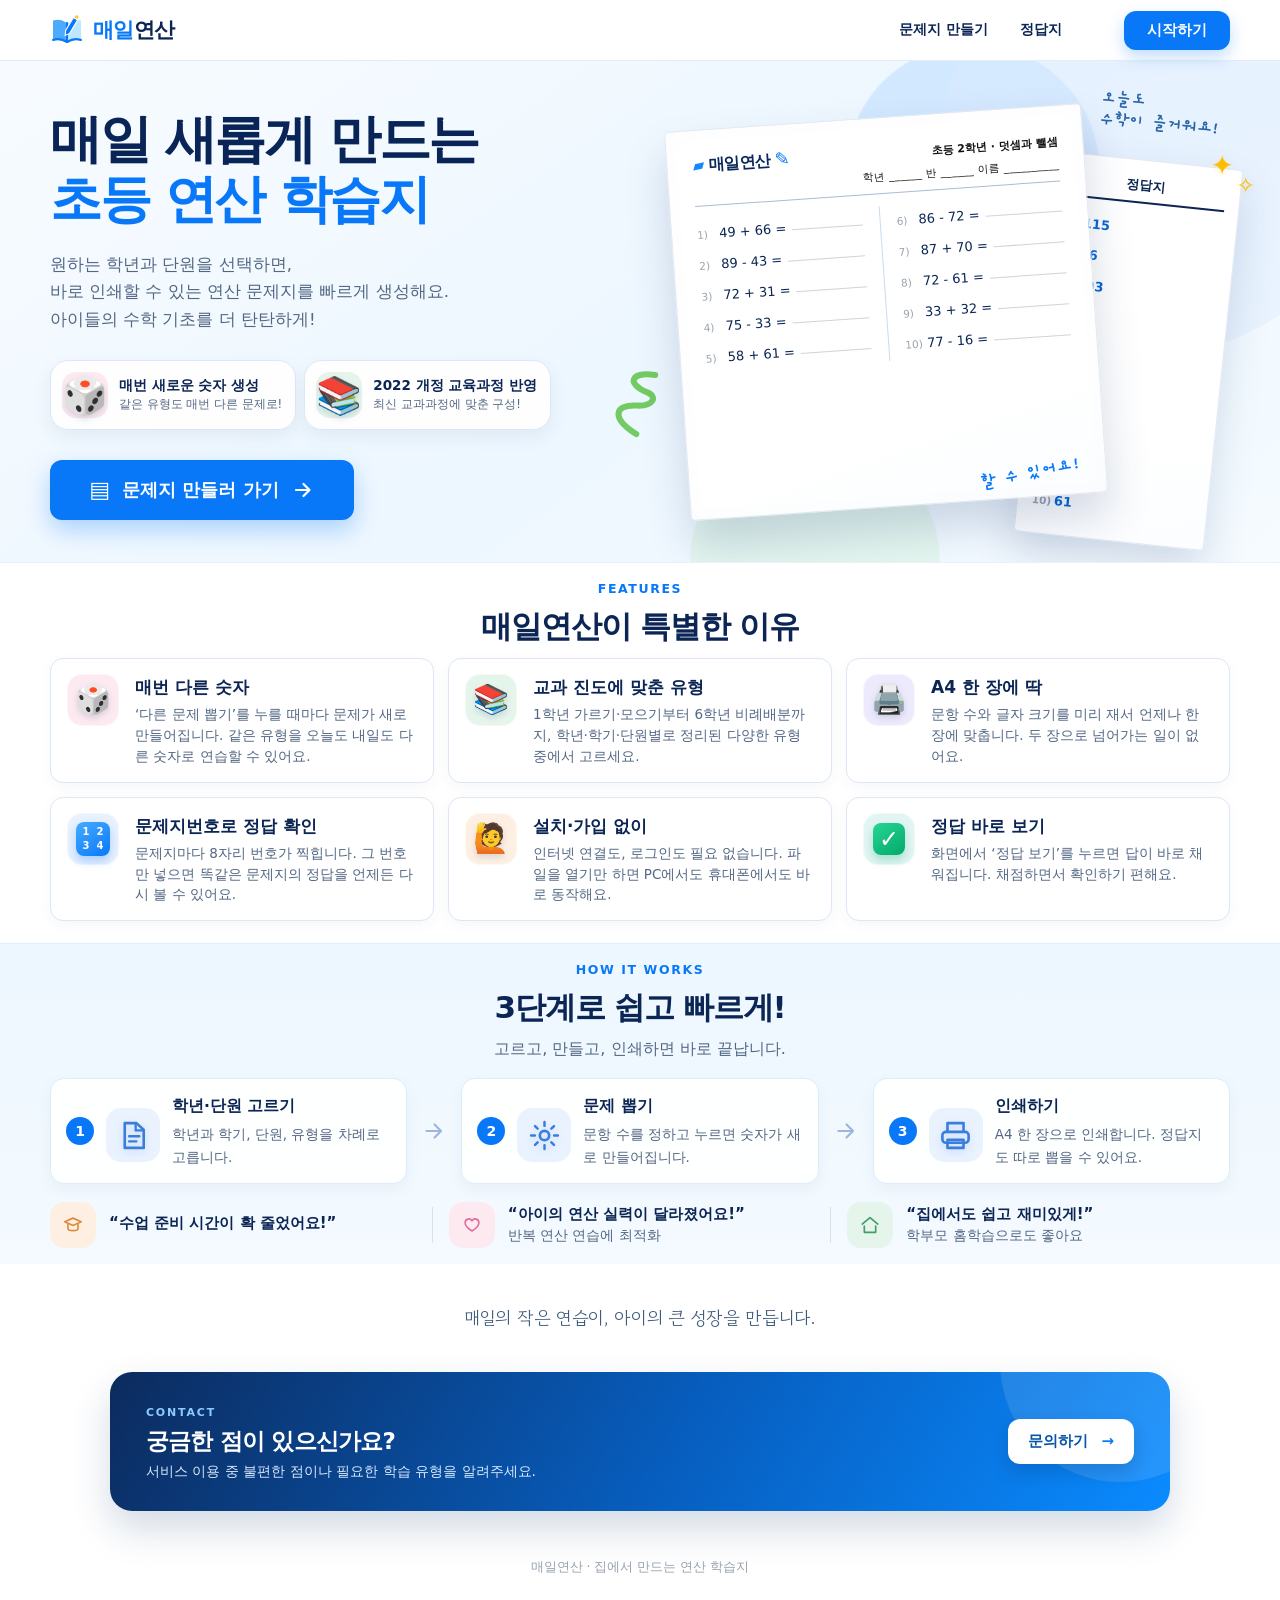
==== index.html @ 18426e7e "매일연산 — 지금까지 만든 것 전부 뽑을 때마다 숫자가 새로 만들어지는 초등 연산 학습지. 브라우저에서 문제를 생성하므로 서버도 설치도 필요 없습니다.  - 초등 1~6학년 218" ====
<!DOCTYPE html>
<html lang="ko">
<head>
<meta charset="utf-8">
<meta name="viewport" content="width=device-width, initial-scale=1">
<title>매일연산 — 초등 연산 학습지</title>
<meta name="description" content="초등 1~6학년 연산 학습지를 무료로 만들고 인쇄하세요.">
<link rel="stylesheet" href="css/style.css?v=20260921j">
</head>
<body class="home">

<nav class="nav">
  <div class="nav-in">
    <a class="brand" href="index.html">
      <svg class="brand-mark" width="34" height="34" viewBox="0 0 34 34" fill="none" aria-hidden="true">
        <path d="M3 7.5c5-1.8 9.3-.7 14 2.5v19c-4.3-3-8.9-3.9-14-2V7.5Z" fill="#4dabff"/>
        <path d="M31 7.5c-5-1.8-9.3-.7-14 2.5v19c4.3-3 8.9-3.9 14-2V7.5Z" fill="#bde6ff"/>
        <path d="M17 10v19M3 27c5.2-1.9 9.7-.8 14 2 4.4-2.8 8.9-3.9 14-2" stroke="#0878f9" stroke-width="2.1" stroke-linecap="round" stroke-linejoin="round"/>
        <path d="m23.5 4.4 4.2 2.5-8 13.5-4.5 2  .4-4.9 7.9-13.1Z" fill="#0878f9" stroke="#fff" stroke-width="1.1"/>
        <path d="m23.6 4.4 4.1 2.5 1-1.7c.7-1.1.3-2.5-.8-3.2-1.1-.6-2.5-.3-3.2.8l-1.1 1.6Z" fill="#ffca3a" stroke="#fff" stroke-width="1.1"/>
      </svg>
      매일<span>연산</span>
    </a>
    <div class="nav-links">
      <a href="calc.html">문제지 만들기</a>
      <a href="answer.html">정답지</a>
    </div>
    <a class="nav-cta" href="calc.html">시작하기</a>
  </div>
</nav>

<!-- ================= 첫 화면 ================= -->
<header class="hero">
  <span class="hero-blob b1"></span>
  <span class="hero-blob b2"></span>
  <div class="hero-in">

    <div class="hero-copy">
      <h1>매일 새롭게 만드는<br><b>초등 연산 학습지</b></h1>
      <p class="hero-sub">
        원하는 학년과 단원을 선택하면,<br>
        바로 인쇄할 수 있는 연산 문제지를 빠르게 생성해요.<br>
        아이들의 수학 기초를 더 탄탄하게!
      </p>

      <div class="hero-chips">
        <div class="chip">
          <span class="chip-ic t-pink"><span class="icon-glyph">🎲</span></span>
          <div><b>매번 새로운 숫자 생성</b><span>같은 유형도 매번 다른 문제로!</span></div>
        </div>
        <div class="chip">
          <span class="chip-ic t-green"><span class="icon-glyph">📚</span></span>
          <div><b>2022 개정 교육과정 반영</b><span>최신 교과과정에 맞춘 구성!</span></div>
        </div>
      </div>

      <a class="cta" href="calc.html">
        <span class="cta-doc" aria-hidden="true">▤</span>
        문제지 만들러 가기
        <svg class="arw" width="24" height="24" viewBox="0 0 24 24" fill="none" aria-hidden="true">
          <path d="M5 12h13M12.5 6l6 6-6 6" stroke="currentColor" stroke-width="2.2" stroke-linecap="round" stroke-linejoin="round"/>
        </svg>
      </a>
    </div>

    <!-- 아래 두 장은 그림이 아니라, 이 사이트의 생성기가 방금 만든 문제입니다 -->
    <div class="hero-art">
      <span class="art-note">오늘도<br>수학이 즐거워요!</span>
      <span class="art-spark s1">✦</span><span class="art-spark s2">✧</span>
      <span class="art-squiggle" aria-hidden="true"><svg viewBox="0 0 55 90"><path d="M38 4C5 12 8 29 37 29 52 29 51 43 31 50 2 60 6 78 44 85"/></svg></span>
      <div class="sheet sheet-q">
        <div class="sheet-head">
          <span class="sheet-brand"><i>▰</i> 매일연산 <em>✎</em></span>
          <span class="sheet-title" id="demo-title">초등 연산</span>
        </div>
        <div class="sheet-meta">학년 ______  반 ______  이름 __________</div>
        <ol class="sheet-list" id="demo-q"></ol>
        <div class="sheet-cheer">할 수 있어요!</div>
      </div>
      <div class="sheet sheet-a">
        <div class="sheet-atitle">정답지</div>
        <ol class="sheet-list" id="demo-a"></ol>
      </div>
    </div>

  </div>
</header>

<!-- ================= 기능 ================= -->
<section class="sec" id="features">
  <div class="sec-eyebrow">FEATURES</div>
  <h2>매일연산이 특별한 이유</h2>

  <div class="cards">
    <div class="card">
      <span class="ico t-pink">
        <span class="icon-glyph">🎲</span>
      </span>
      <div>
        <h3>매번 다른 숫자</h3>
        <p>‘다른 문제 뽑기’를 누를 때마다 문제가 새로 만들어집니다.
           같은 유형을 오늘도 내일도 다른 숫자로 연습할 수 있어요.</p>
      </div>
    </div>

    <div class="card">
      <span class="ico t-green">
        <span class="icon-glyph">📚</span>
      </span>
      <div>
        <h3>교과 진도에 맞춘 유형</h3>
        <p>1학년 가르기·모으기부터 6학년 비례배분까지,
           학년·학기·단원별로 정리된 다양한 유형 중에서 고르세요.</p>
      </div>
    </div>

    <div class="card">
      <span class="ico t-purple">
        <span class="icon-glyph">🖨️</span>
      </span>
      <div>
        <h3>A4 한 장에 딱</h3>
        <p>문항 수와 글자 크기를 미리 재서 언제나 한 장에 맞춥니다.
           두 장으로 넘어가는 일이 없어요.</p>
      </div>
    </div>

    <div class="card">
      <span class="ico t-blue">
        <span class="number-icon"><b>1</b><b>2</b><b>3</b><b>4</b></span>
      </span>
      <div>
        <h3>문제지번호로 정답 확인</h3>
        <p>문제지마다 8자리 번호가 찍힙니다.
           그 번호만 넣으면 똑같은 문제지의 정답을 언제든 다시 볼 수 있어요.</p>
      </div>
    </div>

    <div class="card">
      <span class="ico t-orange">
        <span class="icon-glyph">🙋</span>
      </span>
      <div>
        <h3>설치·가입 없이</h3>
        <p>인터넷 연결도, 로그인도 필요 없습니다.
           파일을 열기만 하면 PC에서도 휴대폰에서도 바로 동작해요.</p>
      </div>
    </div>

    <div class="card">
      <span class="ico t-mint">
        <span class="check-icon">✓</span>
      </span>
      <div>
        <h3>정답 바로 보기</h3>
        <p>화면에서 ‘정답 보기’를 누르면 답이 바로 채워집니다.
           채점하면서 확인하기 편해요.</p>
      </div>
    </div>
  </div>
</section>

<!-- ================= 쓰는 순서 ================= -->
<section class="steps">
  <div class="sec">
    <div class="sec-eyebrow">HOW IT WORKS</div>
    <h2>3단계로 쉽고 빠르게!</h2>
    <p class="sec-lead">고르고, 만들고, 인쇄하면 바로 끝납니다.</p>

    <div class="step-row">
      <div class="step">
        <span class="step-no">1</span>
        <span class="ico">
          <svg width="24" height="24" viewBox="0 0 24 24" fill="none" aria-hidden="true">
            <path d="M6 3.5h8L19 8v12.5H6z" stroke="#3b7ddd" stroke-width="1.8" stroke-linejoin="round"/>
            <path d="M13.5 3.8V8.5H18.6M9 12.5h7M9 16h5" stroke="#3b7ddd" stroke-width="1.6" stroke-linecap="round"/>
          </svg>
        </span>
        <div>
          <h3>학년·단원 고르기</h3>
          <p>학년과 학기, 단원, 유형을 차례로 고릅니다.</p>
        </div>
      </div>

      <svg class="step-arw" width="26" height="26" viewBox="0 0 24 24" fill="none" aria-hidden="true">
        <path d="M5 12h13M12.5 6l6 6-6 6" stroke="currentColor" stroke-width="2" stroke-linecap="round" stroke-linejoin="round"/>
      </svg>

      <div class="step">
        <span class="step-no">2</span>
        <span class="ico">
          <svg width="24" height="24" viewBox="0 0 24 24" fill="none" aria-hidden="true">
            <circle cx="12" cy="12" r="3.2" stroke="#3b7ddd" stroke-width="1.8"/>
            <path d="M12 2.8v2.6M12 18.6v2.6M21.2 12h-2.6M5.4 12H2.8M18.5 5.5l-1.8 1.8M7.3 16.7l-1.8 1.8M18.5 18.5l-1.8-1.8M7.3 7.3 5.5 5.5" stroke="#3b7ddd" stroke-width="1.7" stroke-linecap="round"/>
          </svg>
        </span>
        <div>
          <h3>문제 뽑기</h3>
          <p>문항 수를 정하고 누르면 숫자가 새로 만들어집니다.</p>
        </div>
      </div>

      <svg class="step-arw" width="26" height="26" viewBox="0 0 24 24" fill="none" aria-hidden="true">
        <path d="M5 12h13M12.5 6l6 6-6 6" stroke="currentColor" stroke-width="2" stroke-linecap="round" stroke-linejoin="round"/>
      </svg>

      <div class="step">
        <span class="step-no">3</span>
        <span class="ico">
          <svg width="24" height="24" viewBox="0 0 24 24" fill="none" aria-hidden="true">
            <path d="M6.5 9.5V3.5h11v6" stroke="#3b7ddd" stroke-width="1.8" stroke-linejoin="round"/>
            <rect x="3" y="9.5" width="18" height="7.5" rx="2.4" stroke="#3b7ddd" stroke-width="1.8"/>
            <path d="M6.5 15h11v5.5h-11z" stroke="#3b7ddd" stroke-width="1.8" stroke-linejoin="round"/>
          </svg>
        </span>
        <div>
          <h3>인쇄하기</h3>
          <p>A4 한 장으로 인쇄합니다. 정답지도 따로 뽑을 수 있어요.</p>
        </div>
      </div>
    </div>

    <div class="uses">
      <div class="use">
        <span class="ico t-orange">
          <svg width="22" height="22" viewBox="0 0 24 24" fill="none" aria-hidden="true">
            <path d="M3 8.5 12 4.5l9 4-9 4-9-4Z" stroke="#dd8b3c" stroke-width="1.8" stroke-linejoin="round"/>
            <path d="M6.5 10.5v5c0 1.4 2.5 2.6 5.5 2.6s5.5-1.2 5.5-2.6v-5" stroke="#dd8b3c" stroke-width="1.8" stroke-linejoin="round"/>
          </svg>
        </span>
        <div><b>“수업 준비 시간이 확 줄었어요!”</b></div>
      </div>
      <div class="use">
        <span class="ico t-pink">
          <svg width="22" height="22" viewBox="0 0 24 24" fill="none" aria-hidden="true">
            <path d="M4.5 9.5a4 4 0 0 1 7.5-2 4 4 0 0 1 7.5 2c0 4.5-7.5 9-7.5 9s-7.5-4.5-7.5-9Z" stroke="#e0719b" stroke-width="1.8" stroke-linejoin="round"/>
          </svg>
        </span>
        <div><b>“아이의 연산 실력이 달라졌어요!”</b><span>반복 연산 연습에 최적화</span></div>
      </div>
      <div class="use">
        <span class="ico t-green">
          <svg width="22" height="22" viewBox="0 0 24 24" fill="none" aria-hidden="true">
            <path d="M3.5 11 12 4l8.5 7" stroke="#3f9f63" stroke-width="1.8" stroke-linecap="round" stroke-linejoin="round"/>
            <path d="M5.8 12.6V20h12.4v-7.4" stroke="#3f9f63" stroke-width="1.8" stroke-linejoin="round"/>
          </svg>
        </span>
        <div><b>“집에서도 쉽고 재미있게!”</b><span>학부모 홈학습으로도 좋아요</span></div>
      </div>
    </div>
  </div>
</section>

<p class="closing">매일의 작은 연습이, 아이의 큰 성장을 만듭니다.</p>

<section class="contact-cta" id="contact">
  <div>
    <span>CONTACT</span>
    <h2>궁금한 점이 있으신가요?</h2>
    <p>서비스 이용 중 불편한 점이나 필요한 학습 유형을 알려주세요.</p>
  </div>
  <a href="#footer">문의하기 <b>→</b></a>
</section>

<div class="footer" id="footer">매일연산 · 집에서 만드는 연산 학습지</div>

<script src="js/core.js?v=20260921d"></script>
<script src="js/gen.js?v=20260921d"></script>
<script src="js/curriculum.js?v=20260921d"></script>
<script>
(function () {
  /* 첫 화면의 문제지 미리보기 — 그림이 아니라 실제 생성기로 만듭니다.
     열 때마다 숫자가 바뀌는 것이 이 사이트의 핵심이라 대문에서도 그대로 보여 줍니다. */
  var C = window.Core, G = window.Gen;
  var rng = C.makeRng(C.randomSeed());
  var add = G.hAdd({ a: { d: 2 }, b: { d: 2 } });
  var sub = G.hSub({ a: { d: 2 }, b: { d: 2 } });
  var q = document.getElementById('demo-q');
  var a = document.getElementById('demo-a');
  document.getElementById('demo-title').textContent = '초등 2학년 · 덧셈과 뺄셈';

  for (var i = 0; i < 10; i++) {
    var p = (i % 2 ? sub : add)(rng);
    var t = p.lines[0];
    var li = document.createElement('li');
    li.innerHTML = '<i>' + (i + 1) + ')</i>' + t[0].n + ' ' + t[1] + ' ' + t[2].n + ' =';
    q.appendChild(li);
    var la = document.createElement('li');
    la.innerHTML = '<i>' + (i + 1) + ')</i>' + p.ansList[0];
    a.appendChild(la);
  }
})();
</script>
</body>
</html>
---- css/style.css ----
@import url('https://fonts.googleapis.com/css2?family=Gaegu:wght@400;700&family=Gowun+Dodum&display=swap');

/* ============================================================
   매일연산 - style.css
   ============================================================ */
:root {
  --blue: #0878f9;
  --blue-d: #0565d8;
  --blue-l: #eaf4ff;
  --green: #18a058;
  --ink: #0b2554;
  --ink-2: #536783;
  --line: #dce7f3;
  --bg: #f5f7fa;
  --paper-w: 210mm;
}

* { box-sizing: border-box; }

html, body {
  margin: 0; padding: 0;
  background: var(--bg);
  color: var(--ink);
  font-family: 'Pretendard', 'Apple SD Gothic Neo', 'Malgun Gothic', '맑은 고딕', system-ui, sans-serif;
  font-size: 15px;
  -webkit-text-size-adjust: 100%;
  -webkit-font-smoothing: antialiased;
  text-rendering: optimizeLegibility;
}
a { color: inherit; text-decoration: none; }
button { font-family: inherit; }

/* ---------------- 상단 네비 ---------------- */
.nav {
  background: rgba(255,255,255,.96); border-bottom: 1px solid #e4edf6;
  position: sticky; top: 0; z-index: 30;
  backdrop-filter: blur(12px);
}
.nav-in {
  max-width: 1220px; margin: 0 auto; padding: 0 20px;
  display: flex; align-items: center; gap: 22px; height: 60px;
}
.brand {
  font-weight: 900; font-size: 21px; letter-spacing: -.7px; color: var(--blue);
}
.brand span { color: var(--ink); }
.nav-links { display: flex; gap: 4px; margin-left: auto; }
.nav-links a {
  padding: 8px 14px; border-radius: 10px; font-weight: 700; color: var(--ink); font-size: 14px;
}
.nav-links a:hover { background: #f0f3f7; color: var(--ink); }
.nav-links a.on { background: var(--blue-l); color: var(--blue-d); }

/* ---------------- 공통 레이아웃 ---------------- */
.wrap { max-width: 1180px; margin: 0 auto; padding: 20px 16px 60px; }

/* ============================================================
   대문 (index.html)
   ============================================================ */
.home { background: #fff; }
.home .wrap { padding-top: 0; }

/* ---- 상단 네비 (대문에만 붙는 시작 버튼) ---- */
.nav-cta {
  margin-left: 26px; background: var(--blue); color: #fff;
  padding: 10px 23px; border-radius: 12px; font-weight: 800; font-size: 14.5px;
  box-shadow: 0 7px 16px rgba(8,120,249,.25);
}
.nav-cta:hover { background: var(--blue-d); }
.brand { display: flex; align-items: center; gap: 0; white-space: nowrap; }
.brand svg { display: block; margin-right: 9px; overflow: visible; }

/* ---- 첫 화면 ---- */
.hero {
  background:
    radial-gradient(circle at 76% 22%, rgba(194,225,255,.65) 0 12%, transparent 12.2%),
    linear-gradient(145deg, #f7fbff 0%, #edf7ff 54%, #f5fbff 100%);
  border-bottom: 1px solid #eaf0fa;
  position: relative; overflow: hidden;
}
.hero-in {
  max-width: 1220px; margin: 0 auto; padding: 48px 20px 42px;
  display: grid; grid-template-columns: minmax(0, .92fr) minmax(0, 1.08fr);
  gap: 42px; align-items: center;
}
/* 뒤에 깔리는 옅은 덩어리 */
.hero-blob {
  position: absolute; border-radius: 50%; pointer-events: none;
  background: #dbe8ff; opacity: .55;
}
.hero-blob.b1 { width: 430px; height: 430px; right: -92px; top: -138px; opacity: .38; }
.hero-blob.b2 { width: 250px; height: 250px; right: 340px; bottom: -125px; background: #dff5e9; opacity: .72; }

.hero-copy { position: relative; z-index: 1; }
.hero h1 {
  font-size: clamp(42px, 4.1vw, 54px); line-height: 1.14; margin: 0 0 22px; letter-spacing: -2.5px;
  font-weight: 900; color: #092456;
}
.hero h1 b { color: var(--blue); }
.hero-sub { color: var(--ink-2); font-size: 16.5px; line-height: 1.68; margin: 0 0 26px; }

.hero-chips { display: flex; flex-wrap: nowrap; gap: 8px; margin-bottom: 30px; }
.chip {
  display: flex; align-items: center; gap: 11px;
  background: rgba(255,255,255,.92); border: 1px solid #dce8f5; border-radius: 18px;
  padding: 11px 13px 11px 11px; box-shadow: 0 7px 18px rgba(38,72,128,.08);
  min-width: 0;
}
.chip .chip-ic {
  width: 46px; height: 46px; border-radius: 14px; flex: 0 0 auto;
  display: flex; align-items: center; justify-content: center;
}
.chip .icon-glyph { font-size:34px; transform:scale(1.08); }
.chip b { display: block; font-size: 13.5px; margin-bottom: 2px; white-space: nowrap; }
.chip span { display: block; font-size: 11.5px; color: var(--ink-2); white-space: nowrap; }

.hero .cta {
  display: inline-flex; align-items: center; gap: 12px;
  background: var(--blue); color: #fff;
  padding: 18px 30px; min-width: 304px; justify-content:center; border-radius: 12px; font-weight: 900; font-size: 18px;
  box-shadow: 0 10px 24px rgba(8,120,249,.30);
}
.dice-3d { position:relative; width:24px; height:24px; display:block; transform:rotate(-10deg); filter:drop-shadow(0 4px 3px rgba(188,38,82,.22)); }
.dice-3d::before { content:'•  •\A  •\A•  •'; white-space:pre; position:absolute; left:2px; top:4px; width:18px; height:18px; padding:2px; border-radius:4px; background:linear-gradient(145deg,#fff,#ffdbe4); border:1.5px solid #ff426f; color:#ef2b5b; font:900 8px/5px Arial; text-align:center; z-index:2; }
.dice-3d::after { content:''; position:absolute; left:6px; top:1px; width:17px; height:7px; background:#ff8ba7; clip-path:polygon(0 55%,72% 0,100% 43%,25% 100%); border-radius:2px; }
.dice-3d i { position:absolute; right:0; top:7px; width:7px; height:17px; background:linear-gradient(#ff7093,#e82c59); clip-path:polygon(0 12%,100% 0,100% 82%,0 100%); border-radius:1px 3px 3px 1px; }
.cta-doc { font-size:22px; line-height:1; color:#fff; }
.hero .cta:hover { background: var(--blue-d); }
.hero .cta .arw { transition: transform .15s; }
.hero .cta:hover .arw { transform: translateX(4px); }

/* ---- 문제지 미리보기 (진짜 생성기로 만든 문제입니다) ---- */
.hero-art { position: relative; z-index: 1; min-height: 395px; }
.sheet {
  position: absolute; background: linear-gradient(165deg,#fff 0%,#fff 72%,#fbfdff 100%); border: 1px solid #e3e9f0; border-radius: 5px;
  box-shadow: 0 20px 42px rgba(30,60,110,.17);
}
.sheet-q {
  left: 10%; top: 0; width: 68%; min-height: 390px; padding: 23px 25px 34px;
  transform: rotate(-4deg); box-shadow:0 24px 44px rgba(30,60,110,.19), inset 0 0 20px rgba(113,148,184,.025);
}
.sheet-a {
  right: 1%; top: 42px; width: 31%; min-height:360px; padding: 16px 14px 18px;
  transform: rotate(6deg); z-index: -1;
}
.sheet-head {
  display: flex; align-items: baseline; justify-content: space-between;
  gap: 10px; padding-bottom: 6px;
}
.sheet-brand { font-weight: 900; color: #0a2a5c; font-size: 16px; letter-spacing: -.7px; }
.sheet-brand i { display:inline-block; color:#1688ff; font-style:normal; transform:rotate(-8deg); }
.sheet-brand em { color:#0878f9; font-style:normal; font-size:18px; }
.sheet-title { font-size: 11px; color: #111; font-weight: 700; }
.sheet-meta { font-size: 10.5px; color: #111; margin: 0 0 12px; padding: 0 0 9px; text-align:right; border-bottom: 1.5px solid #a9bdd2; letter-spacing: .3px; }
.sheet-atitle {
  font-weight: 800; font-size: 13px; text-align: center;
  border-bottom: 2px solid var(--ink); padding-bottom: 7px; margin-bottom: 10px;
}
.sheet-list { list-style: none; margin: 0; padding: 0; }
.sheet-q .sheet-list { columns: 2; column-gap: 34px; position: relative; }
.sheet-q .sheet-list::after { content:''; position:absolute; left:50%; top:0; bottom:0; width:1px; background:#cbdced; }
.sheet-list li {
  font-size: 13px; line-height: 1; padding: 9px 0;
  display: flex; align-items: baseline; gap: 6px;
  font-variant-numeric: tabular-nums; break-inside: avoid;
}
.sheet-list li i { font-style: normal; color: #9aa4ae; font-size: 10.5px; width: 16px; }
.sheet-q .sheet-list li::after {
  content: ''; flex: 1; border-bottom: 1px solid #ccd4dd; transform: translateY(-2px);
}
.sheet-a .sheet-list li { color: var(--blue-d); font-weight: 700; }
.sheet-cheer { position:absolute; right:24px; bottom:12px; color:#0878f9; font-family:'Gaegu','Malgun Gothic',sans-serif; font-size:18px; font-weight:700; transform:rotate(-7deg); letter-spacing:.2px; }
.art-note { position:absolute; right:9px; top:-25px; color:#2865a7; font-family:'Gaegu','Malgun Gothic',sans-serif; font-size:18px; line-height:1.15; font-weight:700; transform:rotate(5deg); z-index:3; }
.art-spark { position:absolute; color:#ffbd00; z-index:3; font-size:28px; text-shadow:0 2px 6px rgba(255,189,0,.2); }
.art-spark.s1 { right:-4px; top:32px; }
.art-spark.s2 { right:-25px; top:56px; font-size:22px; }
.art-squiggle { position:absolute; left:0; bottom:76px; width:42px; height:70px; transform:rotate(22deg); opacity:.92; }
.art-squiggle svg { width:100%; height:100%; overflow:visible; }
.art-squiggle path { fill:none; stroke:#69c857; stroke-width:8; stroke-linecap:round; stroke-linejoin:round; }

/* ---- 공통 구역 머리말 ---- */
.sec { padding: 18px 10px 4px; max-width: 1200px; margin: 0 auto; }
.sec-eyebrow {
  text-align: center; color: var(--blue); font-weight: 800; font-size: 12.5px;
  letter-spacing: 1.6px; margin-bottom: 10px;
}
.sec h2 { text-align: center; font-size: 31px; margin: 0 0 10px; letter-spacing: -1.2px; color: var(--ink); }
.sec-lead { text-align: center; color: var(--ink-2); font-size: 16px; margin: 0 auto 18px; max-width: 700px; }

/* ---- 특징 카드 ---- */
.cards { display: grid; grid-template-columns: repeat(3, 1fr); gap: 14px; }
.card {
  background: #fff; border: 1px solid var(--line); border-radius: 13px; padding: 15px 16px;
  display: flex; gap: 16px; align-items: flex-start;
  box-shadow: 0 4px 14px rgba(42,74,116,.045);
  transition: transform .18s ease, box-shadow .18s ease, border-color .18s ease;
}
.card:hover { transform: translateY(-3px); border-color: #bfd7f2; box-shadow: 0 12px 25px rgba(42,74,116,.10); }
.card .ico {
  width: 52px; height: 52px; border-radius: 15px; flex: 0 0 auto;
  display: flex; align-items: center; justify-content: center;
  box-shadow: inset 0 0 0 1px rgba(255,255,255,.55);
}
.icon-glyph { font-size: 29px; line-height: 1; filter: drop-shadow(0 3px 3px rgba(28,62,104,.16)); }
.number-icon { width:34px; height:34px; padding:4px; display:grid; grid-template-columns:1fr 1fr; gap:2px; border-radius:8px; color:#fff; background:linear-gradient(145deg,#46abff,#0878f9); box-shadow:0 5px 10px rgba(8,120,249,.28); }
.number-icon b { font-size:10px; line-height:11px; text-align:center; }
.check-icon { width:32px; height:32px; display:grid; place-items:center; border-radius:8px; color:#fff; background:linear-gradient(145deg,#28d694,#02a86b); box-shadow:0 5px 10px rgba(2,168,107,.28); font-size:24px; font-weight:900; }
.card h3 { margin: 2px 0 5px; font-size: 17px; }
.card p { margin: 0; color: var(--ink-2); line-height: 1.55; font-size: 13.5px; }

/* ---- 3단계 ---- */
.steps { background: linear-gradient(180deg, #edf7ff 0%, #f4faff 100%); border-top: 1px solid #dfeefc; margin-top: 18px; padding-bottom: 12px; }
.steps .sec { padding-top: 18px; }
.step-row {
  display: grid; grid-template-columns: 1fr auto 1fr auto 1fr;
  gap: 14px; align-items: center;
}
.step {
  background: rgba(255,255,255,.95); border: 1px solid #dfebf7; border-radius: 14px;
  padding: 15px; display: flex; gap: 12px; align-items: flex-start;
  box-shadow: 0 5px 16px rgba(42,74,116,.055);
}
.step-no {
  width: 28px; height: 28px; border-radius: 50%; background: var(--blue); color: #fff;
  font-weight: 800; font-size: 14px; flex: 0 0 auto;
  display: flex; align-items: center; justify-content: center;
  align-self: center;
}
.step .ico {
  width: 54px; height: 54px; border-radius: 15px; flex: 0 0 auto;
  display: flex; align-items: center; justify-content: center; background: #eaf2fe;
  align-self:center; transform:translateY(4px);
}
.step .ico svg { width:35px; height:35px; filter:drop-shadow(0 3px 4px rgba(8,120,249,.16)); }
.step h3 { margin: 2px 0 6px; font-size: 15.5px; }
.step p { margin: 0; color: var(--ink-2); font-size: 13.5px; line-height: 1.65; }
.step-arw { color: #9db6da; }

/* ---- 쓰임새 ---- */
.uses {
  display: grid; grid-template-columns: repeat(auto-fit, minmax(260px, 1fr));
  gap: 16px; margin-top: 18px;
}
.use { display: flex; gap: 13px; align-items: center; padding-right:18px; position:relative; }
.use:not(:last-child)::after { content:''; position:absolute; right:0; top:5px; bottom:5px; width:1px; background:#d5e2ef; }
.use .ico {
  width: 46px; height: 46px; border-radius: 14px; flex: 0 0 auto;
  display: flex; align-items: center; justify-content: center;
}
.use b { display: block; font-size: 15px; margin-bottom: 3px; color:#0b2554; }
.use span { display: block; font-size: 13.5px; color: var(--ink-2); }

.closing {
  text-align: center; color: #405c7c; font-family:'Gowun Dodum','Malgun Gothic',sans-serif; font-size:18px; font-style:normal; font-weight:400;
  padding: 22px 16px 8px; letter-spacing: -.3px;
}

.contact-cta {
  max-width: 1060px; margin: 34px auto 18px; padding: 30px 36px;
  display:flex; align-items:center; justify-content:space-between; gap:28px;
  color:#fff; border-radius:22px; overflow:hidden; position:relative;
  background:linear-gradient(120deg,#0c2b5e 0%,#075ebf 54%,#0a8bff 100%);
  box-shadow:0 18px 38px rgba(10,55,110,.18);
}
.contact-cta::after { content:''; position:absolute; width:240px; height:240px; right:-70px; top:-130px; border-radius:50%; background:rgba(255,255,255,.11); }
.contact-cta span { color:#8dcbff; font-size:11px; font-weight:900; letter-spacing:1.8px; }
.contact-cta h2 { margin:6px 0; font-size:23px; letter-spacing:-.8px; }
.contact-cta p { margin:0; color:#d7e9ff; font-size:14px; }
.contact-cta a { position:relative; z-index:1; flex:0 0 auto; padding:13px 20px; border-radius:12px; color:#0754a9; background:#fff; font-weight:900; box-shadow:0 8px 18px rgba(0,34,78,.18); }
.contact-cta a b { margin-left:8px; color:#0878f9; }

/* 아이콘 타일 바탕색 */
.t-blue { background: #e8f1fe; }
.t-green { background: #e6f5ec; }
.t-purple { background: #eeeafd; }
.t-pink { background: #fdeaf1; }
.t-orange { background: #fdf0e3; }
.t-mint { background: #e3f5f3; }

/* ---------------- 선택 패널 ---------------- */
.panel {
  background: #fff; border: 1px solid var(--line); border-radius: 14px;
  padding: 14px 16px 16px; margin-bottom: 18px;
}
.grades { display: flex; gap: 6px; flex-wrap: wrap; margin-bottom: 12px; }
.grades button {
  flex: 1 1 0; min-width: 76px; padding: 10px 6px; border: 1px solid var(--line); background: #fff;
  border-radius: 10px; font-weight: 700; font-size: 15px; color: var(--ink-2); cursor: pointer;
}
.grades button:hover { border-color: #b9c6d6; }
.grades button.on { background: var(--blue); border-color: var(--blue); color: #fff; }

.rows { display: flex; flex-wrap: wrap; gap: 8px; align-items: center; }
.rows select {
  flex: 1 1 200px; min-width: 0; padding: 10px 12px; font-size: 15px; font-family: inherit;
  border: 1px solid var(--line); border-radius: 10px; background: #fff; color: var(--ink); cursor: pointer;
}
.rows select#sel-step { flex: 2 1 320px; }
.rows select:focus { outline: 2px solid var(--blue-l); border-color: var(--blue); }

.actions { display: flex; flex-wrap: wrap; gap: 8px; margin-top: 12px; }
.btn {
  padding: 11px 18px; border-radius: 10px; border: 1px solid var(--line); background: #fff;
  font-weight: 700; font-size: 14.5px; cursor: pointer; color: var(--ink);
}
.btn:hover { border-color: #b9c6d6; background: #fafbfc; }
.btn.primary { background: var(--blue); border-color: var(--blue); color: #fff; }
.btn.primary:hover { background: var(--blue-d); }
.btn.ghost { background: #fff; }
.btn.on { background: var(--green); border-color: var(--green); color: #fff; }
.spacer { flex: 1 1 auto; }
.hintline { color: var(--ink-2); font-size: 13px; margin-top: 10px; line-height: 1.6; }
.hintline b { color: var(--blue-d); }

/* ---------------- 문제지(종이) ---------------- */
.paperbox { max-width: 100%; }
.paper {
  background: #fff; width: 100%; max-width: var(--paper-w); margin: 0 auto;
  padding: 12mm 10mm; border-radius: 4px;
  box-shadow: 0 2px 16px rgba(20,40,80,.10);
  color: #111;
}
.paper i, .measurer i { font-style: normal; }   /* 숫자를 i 로 감쌌으므로 기울임 해제 */
.phead { display: flex; align-items: flex-start; gap: 14px; border-bottom: 2px solid #222; padding-bottom: 9px; }
.ph-left { min-width: 92px; }
.ph-site { font-weight: 800; color: var(--blue); font-size: 15px; letter-spacing: -.4px; }
.ph-grade { font-size: 12.5px; color: #555; margin-top: 2px; }
.ph-mid { flex: 1; text-align: center; }
.ph-chapter { font-size: 12.5px; color: #666; }
.ph-title { font-size: 18px; font-weight: 800; letter-spacing: -.4px; margin-top: 1px; }
.ansbadge {
  font-size: 11.5px; background: #ffe9e9; color: #c0392b; border: 1px solid #f3c2c2;
  border-radius: 5px; padding: 1px 6px; vertical-align: middle; font-weight: 700;
}
.ph-right { min-width: 130px; text-align: right; }
.ph-code { font-size: 12px; color: #666; }
.ph-code b { font-family: ui-monospace, 'Consolas', monospace; letter-spacing: .8px; color: #222; font-size: 12.5px; }
/* 안내문 + 이름/맞은 개수 : 머리말 바로 아래 한 줄, 오른쪽 끝 정렬 */
.pinst-row {
  display: flex; align-items: flex-end; gap: 16px; margin: 10px 0 6px; min-height: 40px;
}
.pinst { flex: 1 1 auto; font-size: 14.5px; font-weight: 700; color: #333; padding-bottom: 5px; }
.ph-meta {
  flex: 0 0 auto; display: flex; align-items: flex-end; gap: 8px;
  font-size: 12.5px; color: #555;
}
.mlabel { padding-bottom: 5px; white-space: nowrap; }
.lineblank { display: inline-block; width: 130px; height: 26px; border-bottom: 1.3px solid #7e8994; }
.lineblank.short { width: 62px; }

.grid {
  display: grid; grid-template-columns: repeat(var(--cols), minmax(0, 1fr));
  border-top: 1px solid #e3e3e3;
  --dscale: 1;        /* 세로 여백 축척 */
  --fscale: 1;        /* 글자·기호 축척 */
  --ilh: 1.9;         /* 가로셈 줄 간격 */
  --mhbase: 74px;     /* 문제 한 칸의 최소 높이 */
}
.grid.tall { --mhbase: 128px; }
.grid.work { --mhbase: 96px; }
/* 한 장에 담기 위한 밀도 단계 (js/render.js 의 fitPlans 가 고릅니다) */
.grid.d1 { --dscale: .84; --fscale: .95; --ilh: 1.70; }
.grid.d2 { --dscale: .70; --fscale: .89; --ilh: 1.50; }
.grid.d3 { --dscale: .58; --fscale: .82; --ilh: 1.34; }
.grid.d4 { --dscale: .46; --fscale: .76; --ilh: 1.22; }

.prob {
  display: flex; gap: calc(8px * var(--fscale));
  padding: calc(11px * var(--dscale)) 6px calc(13px * var(--dscale));
  border-bottom: 1px solid #ededed; break-inside: avoid; page-break-inside: avoid;
  min-height: calc(var(--mhbase) * var(--dscale)); align-items: flex-start;
}
.prob.wide, .prob.mid { align-items: center; }   /* 한 줄짜리는 번호를 식 한가운데에 */
/* 문제 번호 — 동그라미 안의 숫자 (테두리라 흑백 인쇄에서도 보입니다) */
.pno {
  flex: 0 0 auto;
  width: calc(25px * var(--fscale)); height: calc(25px * var(--fscale));
  line-height: calc(25px * var(--fscale) - 3.8px);
  border: 1.8px solid #8ba0b8; border-radius: 50%; background: #fff;
  color: #223a52; font-size: calc(13.5px * var(--fscale)); font-weight: 800;
  text-align: center; font-variant-numeric: tabular-nums;
}
.pbody { flex: 1 1 auto; min-width: 0; }
.phint { font-size: calc(11px * var(--fscale)); color: #8a949e; margin-top: 3px; }

/* 세로셈 */
.vwrap { display: inline-block; }
.vert { display: inline-block; position: relative; font-variant-numeric: tabular-nums; }
/* 자릿값 점선 — 곱셈에서 자리를 맞춰 쓰도록 */
.vguide {
  position: absolute; top: 0; bottom: 0; left: calc(18px * var(--fscale));
  display: grid; grid-template-columns: repeat(var(--vc), calc(21px * var(--fscale)));
  pointer-events: none;
}
.vguide i { border-left: 1px dashed #e6a2a2; }
.vguide i:last-child { border-right: 1px dashed #e6a2a2; }
.vplace {
  display: grid;
  grid-template-columns: calc(18px * var(--fscale)) repeat(var(--vc), calc(21px * var(--fscale)));
}
.vplace .vc {
  font-size: calc(11px * var(--fscale)); height: calc(15px * var(--fscale));
  line-height: calc(15px * var(--fscale)); color: var(--blue); font-weight: 700;
}
.vplace, .vrow { display: grid; grid-template-columns: calc(18px * var(--fscale)) repeat(var(--vc), calc(21px * var(--fscale))); }
.vc {
  font-style: normal; text-align: center;
  height: calc(25px * var(--fscale)); line-height: calc(25px * var(--fscale));
  font-size: calc(18px * var(--fscale));
}
.vop {
  font-style: normal; text-align: center; color: #333;
  line-height: calc(25px * var(--fscale)); font-size: calc(17px * var(--fscale));
}
.vbar { border-top: 1.8px solid #333; margin: 1px 0 2px; }
.vans .vc, .vpart .vc { background: #fafbfd; }
.vans.filled .vc, .vpart.filled .vc { background: none; color: var(--blue-d); font-weight: 700; }
.vpart.filled .vc { color: #7a8794; font-weight: 400; }

/* 가로셈 / 인라인 */
.il { font-size: calc(17px * var(--fscale)); line-height: var(--ilh); }
.ilrow { display: flex; flex-wrap: wrap; align-items: center; gap: 3px; }
.il .op { font-style: normal; padding: 0 3px; color: #333; }
.il .txt {
  font-style: normal; color: #555; font-size: calc(14px * var(--fscale));
  padding: 0 2px; word-break: keep-all;      /* 한글이 낱말 가운데에서 잘리지 않게 */
}
.il .num { font-style: normal; font-variant-numeric: tabular-nums; }
.nowrap {                                      /* 식과 답이 줄바꿈으로 갈라지지 않게 */
  font-style: normal; display: inline-flex; align-items: center;
  gap: calc(3px * var(--fscale)); white-space: nowrap;
}
.box {
  display: inline-flex; align-items: center; justify-content: center; font-style: normal;
  min-width: calc(44px * var(--fscale)); min-height: calc(28px * var(--fscale));
  padding: 0 6px; margin: 0 2px;
  border: 1.4px solid #b6c1cd; border-radius: 5px; background: #fafbfd;
}
.box.wide { min-width: calc(96px * var(--fscale)); }
/* 낱말을 쓰는 넓은 칸. '.word' 는 문장제 껍데기가 쓰고 있어 이름이 겹치면 안 됩니다 */
.box.longans { min-width: calc(132px * var(--fscale)); }
.box.small { min-width: 34px; min-height: 24px; }
.box.filled { color: var(--blue-d); font-weight: 700; border-color: #c9d6e6; background: #f4f8ff; }
.prob.wide .box { min-width: 70px; }
/* 줄 끝에서 답만 쓰는 칸 — 자리는 그대로 두고 테두리만 없앱니다 */
.box.plain, .box.plain.filled { border: none; background: none; }

/* 혼합 계산의 계산 순서 표시 (예시 문제) — 선은 js/render.js 의 paintOrder 가 그립니다 */
.ordwrap { display: inline-block; }
.ordline {
  display: flex; align-items: center; flex-wrap: nowrap;
  gap: calc(3px * var(--fscale));
  font-size: calc(17px * var(--fscale));
}
.ordtok { font-style: normal; display: inline-flex; align-items: center; }
/* 나머지 문제와 같은 간격으로 보이게 합니다 */
.ordline .op { padding: 0 calc(3px * var(--fscale)); color: #333; }
.ordline .num { font-variant-numeric: tabular-nums; }
.ordline .txt { color: #555; padding: 0 calc(2px * var(--fscale)); }
.ordsvg {
  display: block; width: 100%;
  height: calc((var(--ordrows) + 1) * 23px * var(--fscale));
  overflow: visible;
}

/* 분수 */
.fr { display: inline-flex; align-items: center; gap: 3px; font-style: normal; vertical-align: middle; }
.fw { font-style: normal; font-size: calc(17px * var(--fscale)); }
.fv { display: inline-flex; flex-direction: column; align-items: center; line-height: 1.12; font-style: normal; }
.fn, .fd { font-style: normal; padding: 0 4px; font-size: calc(14.5px * var(--fscale)); }
.fd { border-top: 1.4px solid currentColor; }

/* 장제법 */
.ldg {
  display: inline-grid; grid-template-columns: auto auto auto;
  font-variant-numeric: tabular-nums; line-height: 1;
}
.ld-sp { display: block; }
.ld-dvs {
  font-style: normal; font-size: calc(18px * var(--fscale));
  height: calc(28px * var(--fscale)); line-height: calc(28px * var(--fscale));
  text-align: right; padding-right: calc(2px * var(--fscale));
}
.ld-par {                                      /* 괄호 곡선 (가로선과 맞닿습니다) */
  width: calc(13px * var(--fscale)); height: calc(28px * var(--fscale)); display: block;
}
/* 몫·풀이·나머지 줄은 모두 나누어지는 수와 같은 자리 폭을 씁니다 */
.ldrow, .ldbar {
  display: grid; grid-template-columns: repeat(var(--nd), calc(21px * var(--fscale)));
}
.ldw, .ldlast, .ldqbox {
  display: grid; grid-auto-flow: column;
  grid-auto-columns: calc(21px * var(--fscale));
}
.ldc, .ldqbox {
  font-style: normal; text-align: center;
  height: calc(25px * var(--fscale)); line-height: calc(25px * var(--fscale));
  font-size: calc(18px * var(--fscale));
}
.ldw, .ldqbox, .ldlast {                       /* 학생이 써 넣는 칸 */
  border: 1.4px solid #6f7b88; border-radius: 3px; background: #fff;
}
.ldqrow { margin-bottom: calc(5px * var(--fscale)); gap: calc(2px * var(--fscale)); }
.ldw { margin-top: calc(3px * var(--fscale)); }
.ldbar {                                       /* 나눗셈 가로선 */
  border-top: 2px solid #222;
  height: calc(28px * var(--fscale));
  position: relative;
}
.ldbar::before {                               /* 괄호 곡선 꼭대기까지 선을 이어 줍니다 */
  content: ''; position: absolute;
  top: -2px; right: 100%;
  width: calc(13px * var(--fscale)); height: 2px; background: #222;
}
.ldbar .ldc { line-height: calc(28px * var(--fscale)); height: calc(28px * var(--fscale)); }
.ldrule {                                      /* 빼기 줄 */
  border-top: 1.6px solid #333;
  margin: calc(5px * var(--fscale)) 0 calc(1px * var(--fscale));
}
.ldlast { margin-top: calc(1px * var(--fscale)); }
.ldqbox.filled { color: var(--blue-d); font-weight: 700; }
.ldw.filled .ldc { color: #7a8794; }
.ldlast.filled .ldc { color: var(--blue-d); font-weight: 700; }
.ldqbox.filled, .ldw.filled, .ldlast.filled { background: #f6faff; border-color: #93a5b8; }

/* 단위가 붙은 세로셈 (길이와 시간) */
.vu { display: inline-block; font-variant-numeric: tabular-nums; }
.vurow {
  display: grid;
  grid-template-columns: calc(16px * var(--fscale)) repeat(var(--n), calc(30px * var(--fscale)) auto);
  align-items: baseline;
}
.vun {
  font-style: normal; text-align: right; padding-right: calc(3px * var(--fscale));
  height: calc(25px * var(--fscale)); line-height: calc(25px * var(--fscale));
  font-size: calc(18px * var(--fscale));
}
.vuu {
  font-style: normal; color: #5b6770; padding-right: calc(7px * var(--fscale));
  font-size: calc(12.5px * var(--fscale)); white-space: nowrap;
}
.vuop {
  font-style: normal; text-align: center; color: #333;
  line-height: calc(25px * var(--fscale)); font-size: calc(17px * var(--fscale));
}
.vubar { border-top: 1.8px solid #333; margin: calc(2px * var(--fscale)) 0; }
.vuans .vun { background: #fafbfd; border-radius: 3px; }
.vuans.filled .vun { background: none; color: var(--blue-d); font-weight: 700; }

/* 문장제 */
.word { width: 100%; }
.wq {
  font-size: calc(14.5px * var(--fscale)); line-height: 1.6; color: #1f2933;
  word-break: keep-all;
}
.wa {
  margin-top: calc(7px * var(--dscale)); display: flex; align-items: center;
  gap: calc(5px * var(--fscale)); font-size: calc(17px * var(--fscale));
}
.walabel { font-style: normal; color: #667; font-size: calc(13px * var(--fscale)); }

/* 가르기 / 모으기 */
.sm { display: inline-block; text-align: center; }
.sm-row { display: flex; justify-content: center; gap: 26px; }
.sm-link { width: 106px; height: 22px; display: block; margin: 0 auto; }
.sm-link line { stroke: #9aa5b1; stroke-width: 1.6; }
.sm .cell {
  font-style: normal; display: inline-flex; align-items: center; justify-content: center;
  width: 38px; height: 30px; border: 1.4px solid #c4ced9; border-radius: 6px;
  font-size: 17px; background: #fff;
}
.sm .cell.blank { background: #fafbfd; }
.sm .cell.blank.filled { color: var(--blue-d); font-weight: 700; background: #f4f8ff; }

/* 시계 */
.clockwrap { text-align: center; }
.clockface { width: calc(82px * var(--fscale)); height: calc(82px * var(--fscale)); display: block; margin: 0 auto; }
.clockface.big { width: calc(112px * var(--fscale)); height: calc(112px * var(--fscale)); }
.cf-rim { fill: #fff; stroke: #333; stroke-width: 2; }
.cf-tick { stroke: #aab; stroke-width: 1; }
.cf-tick.big { stroke: #445; stroke-width: 1.8; }
.cf-num { font-size: 9px; text-anchor: middle; fill: #333; font-family: inherit; }
.cf-hour { stroke: #222; stroke-width: 3.2; stroke-linecap: round; }
.cf-min { stroke: #555; stroke-width: 2.2; stroke-linecap: round; }
.cf-pin { fill: #222; }
.clockans { margin-top: 6px; }
.clocklabel { font-size: 14px; font-weight: 700; margin-bottom: 4px; }


/* 인쇄 높이를 미리 재기 위한 숨은 영역 (A4 내용폭 190mm 기준) */
.measurer { position: absolute; left: -10000px; top: 0; width: 190mm; visibility: hidden; pointer-events: none; }
.measurer .paper { width: 190mm; max-width: none; margin: 0; padding: 0; box-shadow: none; border-radius: 0; }

/* ---------------- 정답지 조회 ---------------- */
.lookup { background: #fff; border: 1px solid var(--line); border-radius: 14px; padding: 22px; margin-bottom: 18px; }
.lookup h2 { margin: 0 0 6px; font-size: 19px; }
.lookup p { margin: 0 0 16px; color: var(--ink-2); font-size: 14.5px; line-height: 1.7; }
.lookup-form { display: flex; gap: 8px; flex-wrap: wrap; }
.lookup-form input {
  flex: 1 1 260px; padding: 13px 15px; font-size: 19px; letter-spacing: 3px; text-transform: uppercase;
  font-family: ui-monospace, 'Consolas', monospace; border: 1px solid var(--line); border-radius: 10px;
}
.lookup-form input:focus { outline: 2px solid var(--blue-l); border-color: var(--blue); }
.err { color: #c0392b; font-size: 14px; margin-top: 10px; }

.footer { text-align: center; color: #98a2ad; font-size: 12.5px; padding: 30px 16px 40px; }

/* ---------------- 반응형 (화면에서만 적용 — 인쇄는 항상 A4 기준) ---------------- */
@media screen and (max-width: 820px) {
  .paperbox .paper { padding: 10mm 7mm; }
  .paperbox .grid:not(.onecol) { --cols: 2 !important; }   /* 1단 유형은 화면에서도 1단 */
  .paperbox .ph-right { min-width: 0; }
  /* 대문 — 좁은 화면에서는 위아래로 쌓습니다 */
  .hero-in { grid-template-columns: 1fr; gap: 34px; padding: 44px 16px 48px; }
  .hero h1 { font-size: 34px; letter-spacing: -1.1px; }
  .hero .cta { font-size: 22px; padding: 17px 28px; }
  .hero-art { min-height: 300px; }
  .hero-chips { flex-wrap: wrap; }
  .hero-blob.b1 { width: 300px; height: 300px; right: -110px; top: -90px; }
  .hero-blob.b2 { display: none; }
  .sec h2 { font-size: 25px; }
  .cards { grid-template-columns: repeat(2, 1fr); }
  .step-row { grid-template-columns: 1fr; }
  .step-arw { transform: rotate(90deg); margin: 0 auto; }
  .contact-cta { margin:28px 16px 18px; }
}
@media screen and (max-width: 620px) {
  /* 좁은 화면에서는 문제지 머리말을 위아래로 쌓습니다.
     .paperbox 안으로 한정해서, 인쇄 높이를 재는 .measurer 는 언제나
     실제 인쇄와 같은 한 줄 머리말로 계산되게 합니다. */
  .paperbox .phead { display: block; text-align: center; }
  .paperbox .ph-left, .paperbox .ph-mid, .paperbox .ph-right { min-width: 0; text-align: center; }
  .paperbox .ph-left { display: flex; gap: 6px; justify-content: center; align-items: baseline; }
  .paperbox .ph-mid { margin: 3px 0; }
  .paperbox .pinst-row { flex-wrap: wrap; gap: 4px 16px; }
  .paperbox .pinst-row .ph-meta { width: 100%; justify-content: flex-end; }
  .paperbox .ph-title { font-size: 16px; }
  .paperbox .ph-right { margin-top: 3px; }
}
@media screen and (max-width: 520px) {
  .paperbox .grid { --cols: 1 !important; }
  .grades button { flex: 1 1 28%; min-width: 0; }
  .nav-in { gap: 10px; }
  .brand { font-size: 17px; }
  .brand svg { width: 22px; height: 22px; margin-right: 6px; }
  .nav-links { gap: 0; margin-left: 0; }
  .nav-links a { padding: 7px 8px; font-size: 13px; white-space: nowrap; }
  .nav-cta { padding: 8px 13px; font-size: 13px; white-space: nowrap; }
  .hero h1 { font-size: 28px; }
  .hero .cta { font-size: 19px; padding: 15px 22px; width: 100%; justify-content: center; }
  .sheet-q { width: 88%; }
  .sheet-a { width: 34%; }
  .cards { grid-template-columns: 1fr; }
  .art-note, .art-spark, .art-squiggle { display:none; }
  .contact-cta { padding:24px; display:block; text-align:center; border-radius:16px; }
  .contact-cta a { display:inline-flex; margin-top:18px; }
}

/* ============================================================
   인쇄
   ============================================================ */
@page { size: A4 portrait; margin: 10mm; }

@media print {
  html, body { background: #fff; }
  .noprint, .nav, .panel, .footer, .lookup { display: none !important; }
  .wrap { padding: 0; max-width: none; }
  .paperbox { display: block; }
  .paper {
    width: auto; max-width: none; margin: 0; padding: 0;
    box-shadow: none; border-radius: 0;
  }
  .prob { break-inside: avoid; page-break-inside: avoid; }
  .paper + .paper { page-break-before: always; }
  .vans .vc, .vpart .vc, .vuans .vun, .box, .sm .cell.blank { background: none !important; }
  .box { border-color: #aab4c0; }
  .box.plain { border: none !important; }
}
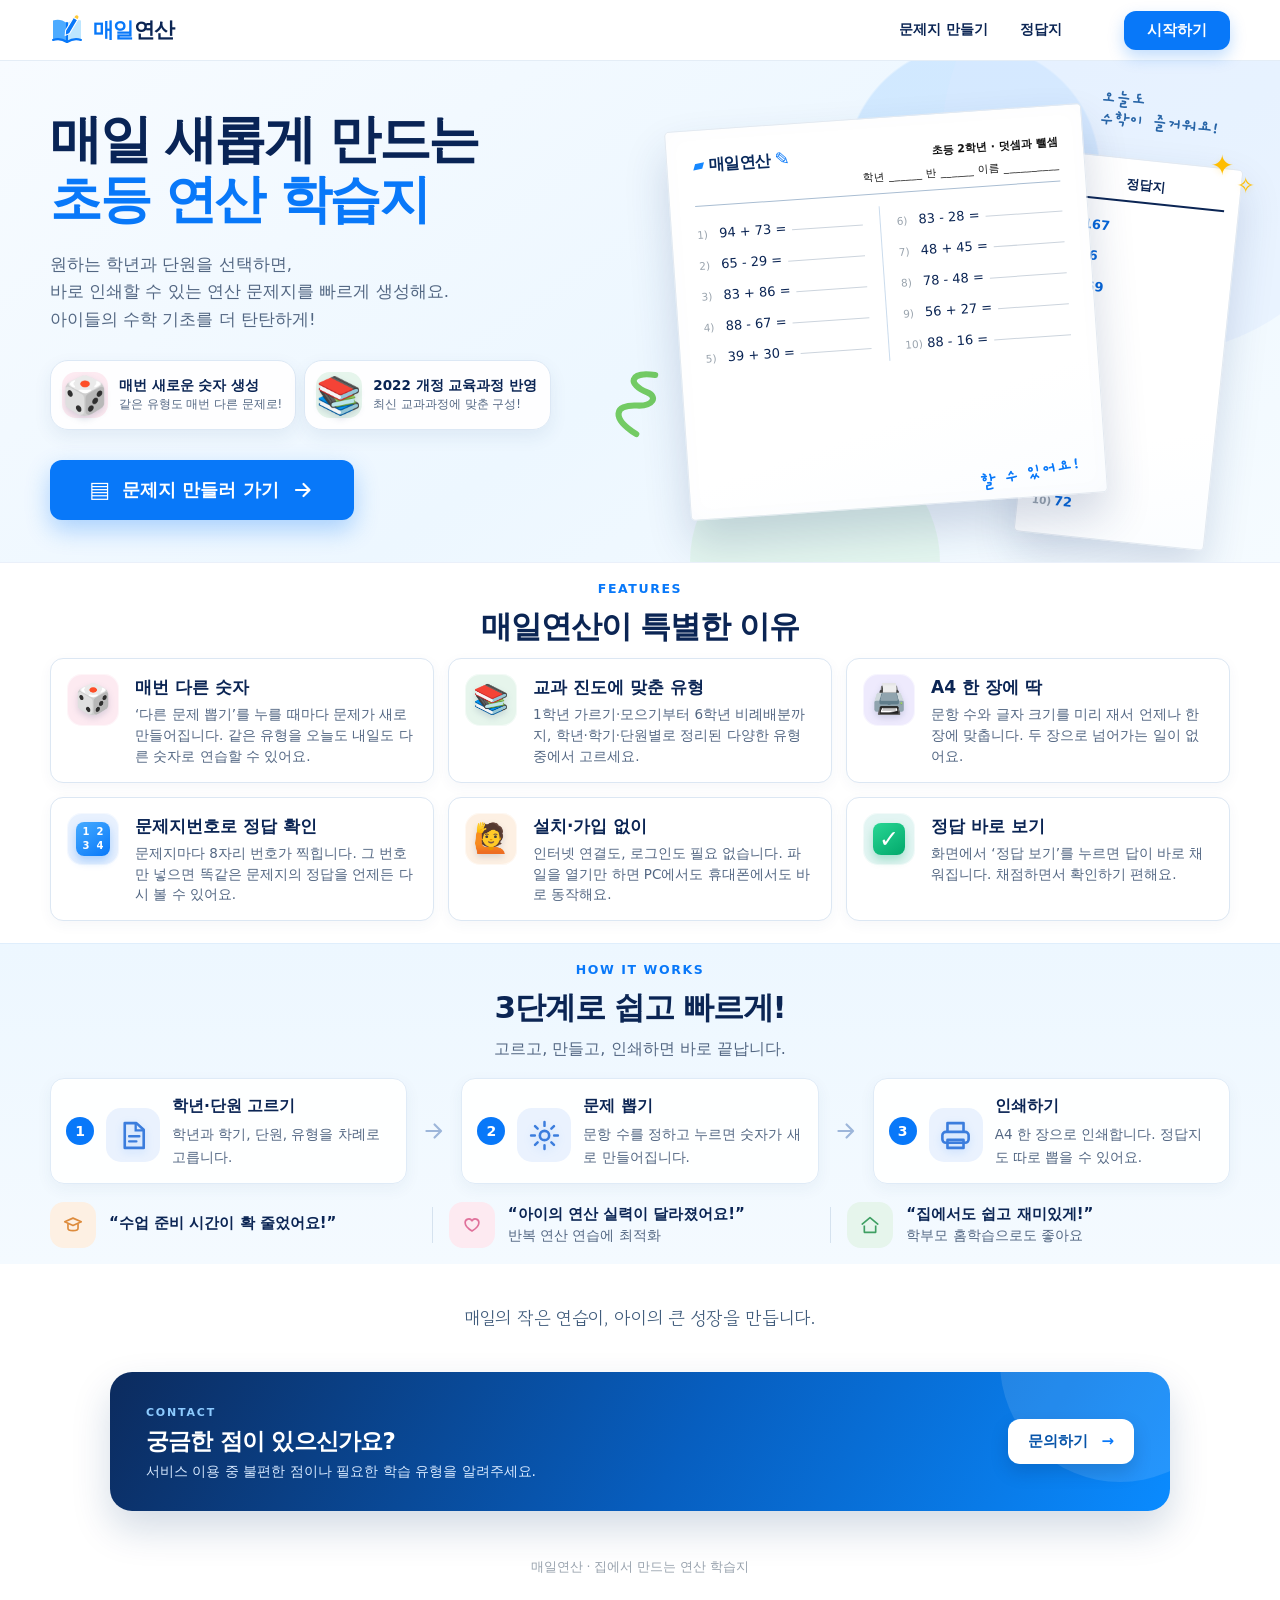
==== commit afe337d0: "문제 폭이 좁아 줄이 접히던 32개 유형 정리 한 문제에 주어진 가로폭이 좁아서 식이 두 줄로 접히던 유형들을 단 수를 줄여 한 줄에 들어가게 했습니다. 문항 수는 건드리지 않아 " ====
--- a/index.html
+++ b/index.html
@@ -5,7 +5,7 @@
 <meta name="viewport" content="width=device-width, initial-scale=1">
 <title>매일연산 — 초등 연산 학습지</title>
 <meta name="description" content="초등 1~6학년 연산 학습지를 무료로 만들고 인쇄하세요.">
-<link rel="stylesheet" href="css/style.css?v=20260921j">
+<link rel="stylesheet" href="css/style.css?v=20260921d">
 </head>
 <body class="home">
 
--- a/css/style.css
+++ b/css/style.css
@@ -370,7 +370,10 @@
   border-bottom: 1px solid #ededed; break-inside: avoid; page-break-inside: avoid;
   min-height: calc(var(--mhbase) * var(--dscale)); align-items: flex-start;
 }
-.prob.wide, .prob.mid { align-items: center; }   /* 한 줄짜리는 번호를 식 한가운데에 */
+.prob.wide { align-items: center; }
+/* 한 줄짜리는 번호를 글자 '밑선'에 맞춥니다.
+   가운데에 맞추면 괄호처럼 아래로 긴 글자가 줄 높이를 키울 때 번호만 내려갑니다. */
+.prob.mid { align-items: baseline; }
 /* 문제 번호 — 동그라미 안의 숫자 (테두리라 흑백 인쇄에서도 보입니다) */
 .pno {
   flex: 0 0 auto;
